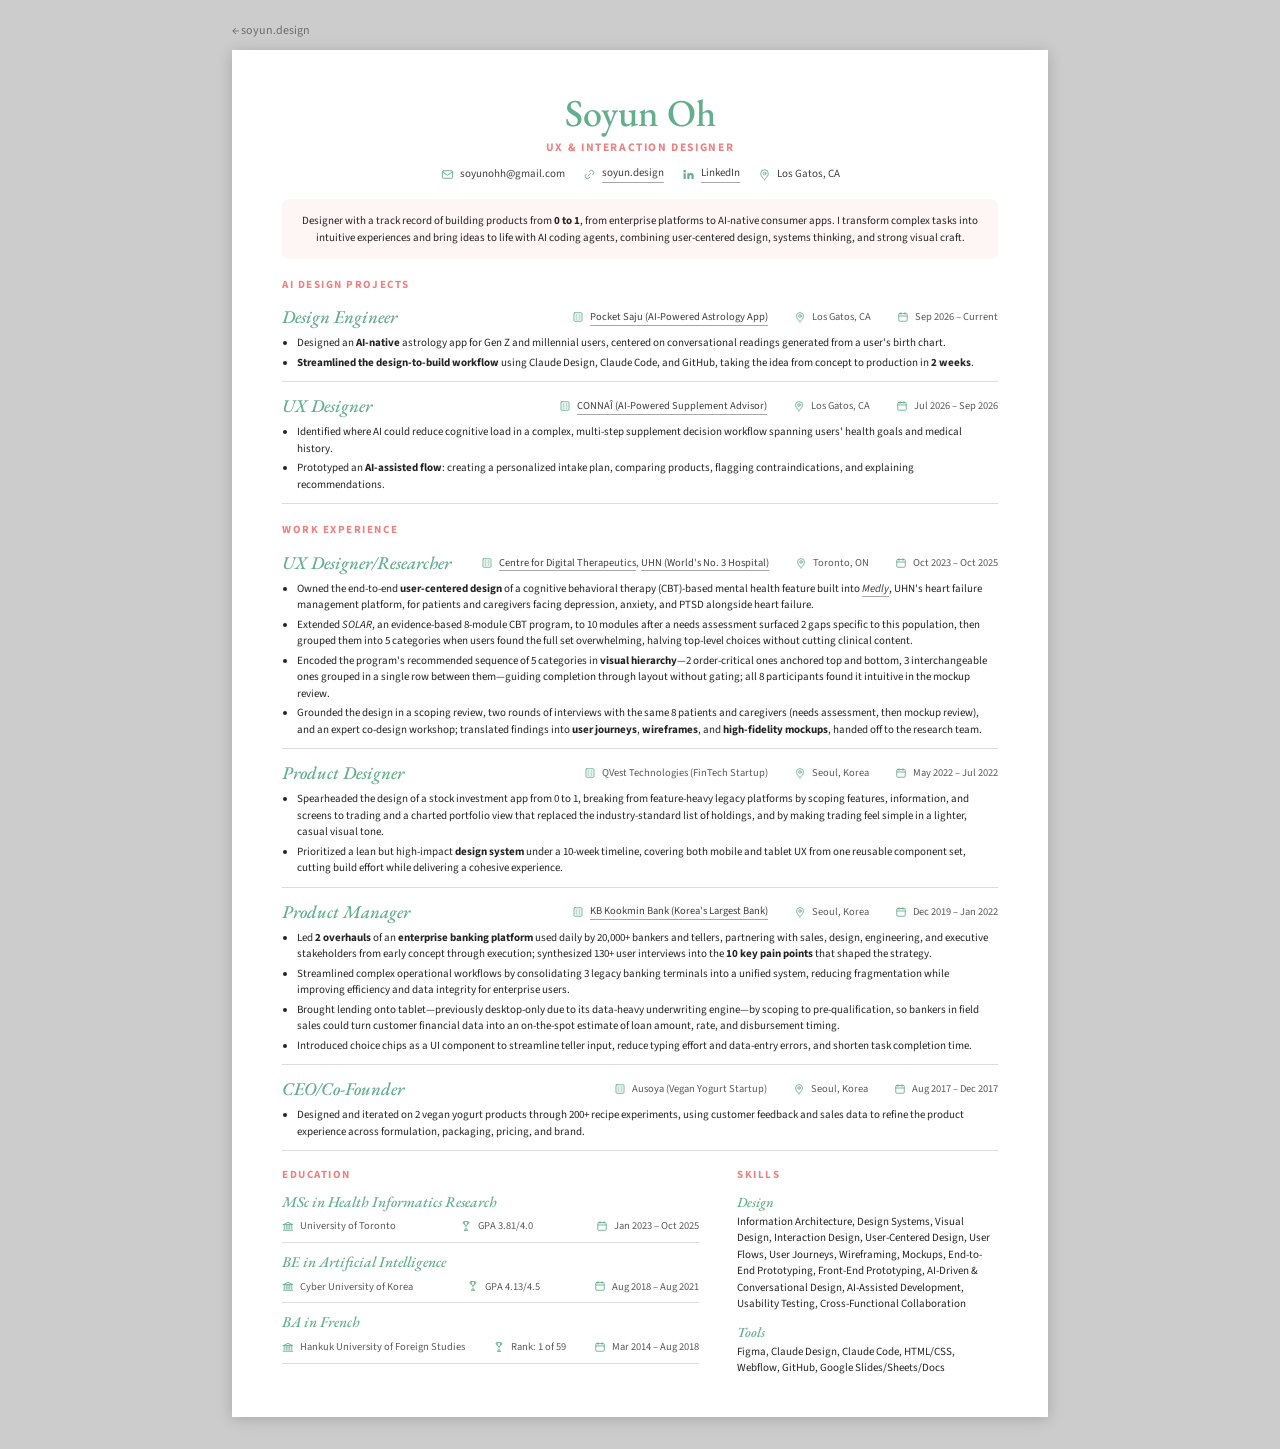
==== resume/index.html @ 394aeda0 "Add interactive résumé page, wire up Résumé nav link Self-contained resume/index.html with hover/cli" ====
<!DOCTYPE html>
<html lang="en">
<head>
<meta charset="utf-8">
<meta name="viewport" content="width=device-width, initial-scale=1">
<title>Soyun Oh — UX &amp; Interaction Designer</title>
<meta name="description" content="Designer with a track record of building products from 0 to 1, from enterprise platforms to AI-native consumer apps. I transform complex tasks into intuitive experiences and bring ideas to life with AI coding agents, combining user-centered design, systems thinking, and strong visual craft.">
<meta property="og:type" content="website">
<meta property="og:url" content="https://soyun.design/resume/">
<meta property="og:title" content="Soyun Oh — UX &amp; Interaction Designer">
<meta property="og:description" content="Designer with a track record of building products from 0 to 1, from enterprise platforms to AI-native consumer apps. I transform complex tasks into intuitive experiences and bring ideas to life with AI coding agents, combining user-centered design, systems thinking, and strong visual craft.">
<link rel="preconnect" href="https://fonts.googleapis.com">
<link rel="preconnect" href="https://fonts.gstatic.com" crossorigin>
<link href="https://fonts.googleapis.com/css2?family=EB+Garamond:ital,wght@0,400;0,500;1,400;1,500&family=Source+Sans+3:ital,wght@0,400;0,600;0,700;1,400&display=swap" rel="stylesheet">
<style>
  :root {
    --sage: #63AE8C;
    --coral: #EC8181;
    --ink: #242424;
    --contact: #3F3F3F;
    --meta: #5A5A5A;
    --link-underline: #A8A8A8;
    --divider: #DCDCDC;
    --summary-bg: #FEF5F5;
    --page-bg: #CCCCCC;
  }

  * { box-sizing: border-box; }
  html, body { margin: 0; padding: 0; }
  body {
    background: var(--page-bg);
    font-family: 'Source Sans 3', sans-serif;
  }

  a {
    color: var(--contact);
    text-decoration: none;
    border-bottom: 0.5px solid var(--link-underline);
  }
  a:hover { color: var(--sage); border-bottom-color: var(--sage); }

  /* Back link (site chrome, not part of the printed sheet) */
  .back-row { max-width: 8.5in; margin: 0 auto; padding: 18px 0 0; }
  .back { font-size: 12px; color: #6b6b6b; border-bottom: none; }
  .back:hover { color: var(--sage); }

  .page { padding: 10px 20px 32px; display: flex; justify-content: center; }

  .sheet {
    width: 8.5in;
    min-height: 11in;
    background: #ffffff;
    box-shadow: 0 2px 14px rgba(0, 0, 0, 0.18);
    color: var(--ink);
    padding: 44px 50px 40px;
    font-size: 11px;
    line-height: 1.5;
    box-sizing: border-box;
  }

  .icon { flex: none; }

  /* Header */
  .header { display: flex; flex-direction: column; align-items: center; gap: 7px; }
  .name { margin: 0; font-family: 'EB Garamond', serif; font-size: 38px; font-weight: 500; line-height: 1; color: var(--sage); }
  .title { font-size: 11.5px; font-weight: 700; letter-spacing: 0.14em; text-transform: uppercase; color: var(--coral); }
  .contact {
    display: flex; flex-wrap: wrap; justify-content: center; align-items: center;
    gap: 18px; font-size: 11px; color: var(--contact); margin-top: 2px;
  }
  .contact-item { display: flex; align-items: center; gap: 6px; }

  /* Summary */
  .summary {
    margin: 16px 0 0; border-radius: 7px; padding: 13px 17px;
    font-size: 11px; line-height: 1.55; text-wrap: pretty;
    background-color: var(--summary-bg); text-align: center;
  }

  /* Sections (AI Design Projects / Work Experience) */
  .section { display: flex; flex-direction: column; }
  .section-title { margin: 18px 0 0; font-size: 11px; font-weight: 700; letter-spacing: 0.14em; text-transform: uppercase; color: var(--coral); }
  .bottom-grid .section-title { margin: 0; }

  .entry { display: flex; flex-direction: column; gap: 5px; padding: 10px 0; border-bottom: 0.75px solid var(--divider); }
  .section .entry:first-child { padding: 8px 0 10px; }

  .entry-top { display: flex; align-items: baseline; gap: 24px; }
  .entry-title { margin: 0; font-family: 'EB Garamond', serif; font-style: italic; font-size: 18px; font-weight: 500; color: var(--sage); flex: none; }
  .entry-meta { display: flex; align-items: center; gap: 26px; margin-left: auto; font-size: 10.5px; color: var(--meta); flex-wrap: wrap; row-gap: 4px; }
  .meta-item { display: flex; align-items: center; gap: 6px; }

  .entry-list { margin: 0; padding-left: 15px; display: flex; flex-direction: column; gap: 3px; }

  /* Bottom grid: Education | Skills */
  .bottom-grid { display: grid; grid-template-columns: 1.6fr 1fr; gap: 38px; padding-top: 16px; }

  .edu-list { display: flex; flex-direction: column; }
  .edu-entry { position: relative; padding: 8px 0; border-bottom: 0.75px solid var(--divider); display: flex; flex-direction: column; gap: 5px; }
  .edu-list .edu-entry:first-child { padding: 7px 0 8px; }
  .edu-entry.tip-host { cursor: default; }
  .edu-title { margin: 0; font-family: 'EB Garamond', serif; font-style: italic; font-size: 15px; font-weight: 500; color: var(--sage); }
  .edu-meta { display: flex; align-items: center; justify-content: space-between; gap: 12px; font-size: 10.5px; color: var(--meta); flex-wrap: wrap; row-gap: 4px; }

  /* Education tooltips */
  .tip {
    position: absolute; bottom: calc(100% + 8px); left: 0; z-index: 20; width: 280px;
    background: var(--ink); color: #fff; font-family: 'Source Sans 3', sans-serif; font-style: normal;
    font-size: 10px; font-weight: 400; line-height: 1.45; padding: 10px 12px; border-radius: 6px;
    box-shadow: 0 6px 18px rgba(0, 0, 0, .18);
    transition: opacity 140ms ease, transform 140ms ease;
    opacity: 0; transform: translateY(4px); pointer-events: none;
  }
  .tip-host:hover .tip, .tip-host:focus-visible .tip, .tip-host.pinned .tip {
    opacity: 1; transform: none; pointer-events: auto;
  }
  .tip-host:focus { outline: none; }
  .tip-list { margin: 0; padding-left: 14px; display: flex; flex-direction: column; gap: 4px; }
  a.tip-link { color: var(--sage); border-bottom-color: var(--sage); }
  a.tip-link:hover { color: var(--coral); border-bottom-color: var(--coral); }

  /* Skills */
  .skills { display: flex; flex-direction: column; gap: 9px; padding-top: 8px; }
  .skill-group { margin: 0; text-wrap: pretty; display: flex; flex-direction: column; gap: 1px; }
  .skill-label { font-family: 'EB Garamond', serif; font-style: italic; font-size: 14px; font-weight: 500; color: var(--sage); }

  /* Responsive: below ~860px let the sheet go fluid */
  @media (max-width: 860px) {
    .back-row { padding: 14px 20px 0; max-width: none; }
    .page { padding: 8px 0 28px; }
    .sheet { width: 100%; min-height: 0; padding: 28px 20px 32px; }
    .entry-top { flex-direction: column; align-items: flex-start; gap: 6px; }
    .entry-meta { margin-left: 0; gap: 10px 20px; }
    .bottom-grid { grid-template-columns: 1fr; gap: 24px; }
  }

  /* Print: exactly one Letter page, no chrome, no tooltips */
  @media print {
    .back-row { display: none; }
    body { background: #ffffff; }
    .page { padding: 0; }
    .sheet { box-shadow: none; min-height: 0; zoom: 0.79; }
    .tip { display: none; }
    @page { size: letter; margin: 0; }
  }
</style>
</head>
<body>

<div class="back-row"><a class="back" href="../index.html">← soyun.design</a></div>

<div class="page">
<main class="sheet">

<header class="header">
<h1 class="name">Soyun Oh</h1>
<div class="title">UX &amp; INTERACTION DESIGNER</div>
<div class="contact">
<span class="contact-item"><svg class="icon" viewBox="0 0 24 24" width="13" height="13" fill="none" stroke="#63AE8C" stroke-width="1.7" stroke-linecap="round" stroke-linejoin="round" aria-hidden="true" focusable="false"><rect x="2.5" y="5" width="19" height="14" rx="2"></rect><path d="M3 7l9 6.5L21 7"></path></svg><span>soyunohh@gmail.com</span></span>
<span class="contact-item"><svg class="icon" viewBox="0 0 24 24" width="13" height="13" fill="none" stroke="#63AE8C" stroke-width="1.7" stroke-linecap="round" stroke-linejoin="round" aria-hidden="true" focusable="false"><path d="M9.5 14.5l5-5"></path><path d="M11.5 6.8l1.4-1.4a4.2 4.2 0 0 1 5.9 5.9l-1.4 1.4"></path><path d="M12.5 17.2l-1.4 1.4a4.2 4.2 0 0 1-5.9-5.9l1.4-1.4"></path></svg><a href="https://soyun.design/">soyun.design</a></span>
<span class="contact-item"><svg class="icon" viewBox="0 0 24 24" width="13" height="13" fill="#63AE8C" aria-hidden="true" focusable="false"><path d="M4.98 3.5a2.5 2.5 0 1 1 0 5 2.5 2.5 0 0 1 0-5zM3 9.5h4v11H3v-11zM9.5 9.5h3.8v1.5h.05c.53-.95 1.82-1.95 3.75-1.95 4 0 4.4 2.5 4.4 5.75v5.7h-4v-5.05c0-1.2-.02-2.75-1.7-2.75-1.7 0-1.96 1.3-1.96 2.66v5.14h-4v-11z"></path></svg><a href="https://www.linkedin.com/in/soyunoh/">LinkedIn</a></span>
<span class="contact-item"><svg class="icon" viewBox="0 0 24 24" width="13" height="13" fill="none" stroke="#63AE8C" stroke-width="1.7" stroke-linecap="round" stroke-linejoin="round" aria-hidden="true" focusable="false"><path d="M12 21.5s7-6.2 7-11.3a7 7 0 1 0-14 0c0 5.1 7 11.3 7 11.3z"></path><circle cx="12" cy="10" r="2.6"></circle></svg><span>Los Gatos, CA</span></span>
</div>
</header>

<div class="summary">Designer with a track record of building products from <b>0 to 1</b>, from enterprise platforms to AI-native consumer apps. I transform complex tasks into intuitive experiences and bring ideas to life with AI coding agents, combining user-centered design, systems thinking, and strong visual craft.</div>

<section class="section" aria-labelledby="ai-projects-title">

<h2 class="section-title" id="ai-projects-title">AI DESIGN PROJECTS</h2>
<article class="entry">
<div class="entry-top">
<h3 class="entry-title">Design Engineer</h3>
<div class="entry-meta">
<span class="meta-item"><svg class="icon" viewBox="0 0 24 24" width="12" height="12" fill="none" stroke="#63AE8C" stroke-width="1.7" stroke-linecap="round" stroke-linejoin="round" aria-hidden="true" focusable="false"><rect x="4" y="3.5" width="16" height="17" rx="1.5"></rect><path d="M8 8h2M14 8h2M8 12h2M14 12h2M8 16h2M14 16h2"></path></svg><a href="https://soyun.design/projects/pocket-saju.html">Pocket Saju (AI-Powered Astrology App)</a></span>
<span class="meta-item"><svg class="icon" viewBox="0 0 24 24" width="12" height="12" fill="none" stroke="#63AE8C" stroke-width="1.7" stroke-linecap="round" stroke-linejoin="round" aria-hidden="true" focusable="false"><path d="M12 21.5s7-6.2 7-11.3a7 7 0 1 0-14 0c0 5.1 7 11.3 7 11.3z"></path><circle cx="12" cy="10" r="2.6"></circle></svg><span>Los Gatos, CA</span></span>
<span class="meta-item"><svg class="icon" viewBox="0 0 24 24" width="12" height="12" fill="none" stroke="#63AE8C" stroke-width="1.7" stroke-linecap="round" stroke-linejoin="round" aria-hidden="true" focusable="false"><rect x="3.5" y="5" width="17" height="15.5" rx="2"></rect><path d="M3.5 10h17M8 3.2v3.6M16 3.2v3.6"></path></svg><span>Sep 2026 – Current</span></span>
</div>
</div>
<ul class="entry-list">
<li>Designed an <b>AI-native</b> astrology app for Gen Z and millennial users, centered on conversational readings generated from a user's birth chart.</li><li><b>Streamlined the design-to-build workflow</b> using Claude Design, Claude Code, and GitHub, taking the idea from concept to production in <b>2 weeks</b>.</li>
</ul>
</article>

<article class="entry">
<div class="entry-top">
<h3 class="entry-title">UX Designer</h3>
<div class="entry-meta">
<span class="meta-item"><svg class="icon" viewBox="0 0 24 24" width="12" height="12" fill="none" stroke="#63AE8C" stroke-width="1.7" stroke-linecap="round" stroke-linejoin="round" aria-hidden="true" focusable="false"><rect x="4" y="3.5" width="16" height="17" rx="1.5"></rect><path d="M8 8h2M14 8h2M8 12h2M14 12h2M8 16h2M14 16h2"></path></svg><a href="https://soyun.design/projects/connai.html">CONNAÎ (AI-Powered Supplement Advisor)</a></span>
<span class="meta-item"><svg class="icon" viewBox="0 0 24 24" width="12" height="12" fill="none" stroke="#63AE8C" stroke-width="1.7" stroke-linecap="round" stroke-linejoin="round" aria-hidden="true" focusable="false"><path d="M12 21.5s7-6.2 7-11.3a7 7 0 1 0-14 0c0 5.1 7 11.3 7 11.3z"></path><circle cx="12" cy="10" r="2.6"></circle></svg><span>Los Gatos, CA</span></span>
<span class="meta-item"><svg class="icon" viewBox="0 0 24 24" width="12" height="12" fill="none" stroke="#63AE8C" stroke-width="1.7" stroke-linecap="round" stroke-linejoin="round" aria-hidden="true" focusable="false"><rect x="3.5" y="5" width="17" height="15.5" rx="2"></rect><path d="M3.5 10h17M8 3.2v3.6M16 3.2v3.6"></path></svg><span>Jul 2026 – Sep 2026</span></span>
</div>
</div>
<ul class="entry-list">
<li>Identified where AI could reduce cognitive load in a complex, multi-step supplement decision workflow spanning users' health goals and medical history.</li><li>Prototyped an <b>AI-assisted flow</b>: creating a personalized intake plan, comparing products, flagging contraindications, and explaining recommendations.</li>
</ul>
</article>

</section>

<section class="section" aria-labelledby="work-experience-title">

<h2 class="section-title" id="work-experience-title">WORK EXPERIENCE</h2>
<article class="entry">
<div class="entry-top">
<h3 class="entry-title">UX Designer/Researcher</h3>
<div class="entry-meta">
<span class="meta-item"><svg class="icon" viewBox="0 0 24 24" width="12" height="12" fill="none" stroke="#63AE8C" stroke-width="1.7" stroke-linecap="round" stroke-linejoin="round" aria-hidden="true" focusable="false"><rect x="4" y="3.5" width="16" height="17" rx="1.5"></rect><path d="M8 8h2M14 8h2M8 12h2M14 12h2M8 16h2M14 16h2"></path></svg><span><a href="https://www.centrefordigitaltherapeutics.ca/">Centre for Digital Therapeutics</a>, <a href="https://www.uhn.ca/corporate/News/Pages/UHN_Toronto_General_ranked_number_3_hospital_in_the_world.aspx">UHN (World's No. 3 Hospital)</a></span></span>
<span class="meta-item"><svg class="icon" viewBox="0 0 24 24" width="12" height="12" fill="none" stroke="#63AE8C" stroke-width="1.7" stroke-linecap="round" stroke-linejoin="round" aria-hidden="true" focusable="false"><path d="M12 21.5s7-6.2 7-11.3a7 7 0 1 0-14 0c0 5.1 7 11.3 7 11.3z"></path><circle cx="12" cy="10" r="2.6"></circle></svg><span>Toronto, ON</span></span>
<span class="meta-item"><svg class="icon" viewBox="0 0 24 24" width="12" height="12" fill="none" stroke="#63AE8C" stroke-width="1.7" stroke-linecap="round" stroke-linejoin="round" aria-hidden="true" focusable="false"><rect x="3.5" y="5" width="17" height="15.5" rx="2"></rect><path d="M3.5 10h17M8 3.2v3.6M16 3.2v3.6"></path></svg><span>Oct 2023 – Oct 2025</span></span>
</div>
</div>
<ul class="entry-list">
<li>Owned the end-to-end <b>user-centered design</b> of a cognitive behavioral therapy (CBT)-based mental health feature built into&nbsp;<i><a href="https://medly.ca/">Medly</a></i>, UHN's heart failure management platform, for patients and caregivers facing depression, anxiety, and PTSD alongside heart failure.</li><li>Extended <i>SOLAR</i>, an evidence-based 8-module CBT program, to 10 modules after a needs assessment surfaced 2 gaps specific to this population, then grouped them into 5 categories when users found the full set overwhelming, halving top-level choices without cutting clinical content.</li>
<li>Encoded the program's recommended sequence of 5 categories in <b>visual hierarchy</b>—2 order-critical ones anchored top and bottom, 3 interchangeable ones grouped in a single row between them—guiding completion through layout without gating; all 8 participants found it intuitive in the mockup review.</li><li>Grounded the design in a scoping review, two rounds of interviews with the same 8 patients and caregivers (needs assessment, then mockup review), and an expert co-design workshop; translated findings into <b>user journeys</b>, <b>wireframes</b>, and <b>high-fidelity&nbsp;mockups</b>, handed off to the research team.</li>
</ul>
</article>

<article class="entry">
<div class="entry-top">
<h3 class="entry-title">Product Designer</h3>
<div class="entry-meta">
<span class="meta-item"><svg class="icon" viewBox="0 0 24 24" width="12" height="12" fill="none" stroke="#63AE8C" stroke-width="1.7" stroke-linecap="round" stroke-linejoin="round" aria-hidden="true" focusable="false"><rect x="4" y="3.5" width="16" height="17" rx="1.5"></rect><path d="M8 8h2M14 8h2M8 12h2M14 12h2M8 16h2M14 16h2"></path></svg><span>QVest Technologies (FinTech Startup)</span></span>
<span class="meta-item"><svg class="icon" viewBox="0 0 24 24" width="12" height="12" fill="none" stroke="#63AE8C" stroke-width="1.7" stroke-linecap="round" stroke-linejoin="round" aria-hidden="true" focusable="false"><path d="M12 21.5s7-6.2 7-11.3a7 7 0 1 0-14 0c0 5.1 7 11.3 7 11.3z"></path><circle cx="12" cy="10" r="2.6"></circle></svg><span>Seoul, Korea</span></span>
<span class="meta-item"><svg class="icon" viewBox="0 0 24 24" width="12" height="12" fill="none" stroke="#63AE8C" stroke-width="1.7" stroke-linecap="round" stroke-linejoin="round" aria-hidden="true" focusable="false"><rect x="3.5" y="5" width="17" height="15.5" rx="2"></rect><path d="M3.5 10h17M8 3.2v3.6M16 3.2v3.6"></path></svg><span>May 2022 – Jul 2022</span></span>
</div>
</div>
<ul class="entry-list">
<li>Spearheaded the design of a stock investment app from 0 to 1, breaking from feature-heavy legacy platforms by scoping features, information, and screens to trading and a charted portfolio view that replaced the industry-standard list of holdings, and by making trading&nbsp;feel simple in a lighter, casual visual tone.</li>
<li>Prioritized a lean but high-impact <b>design system</b> under a 10-week timeline, covering both mobile and tablet UX from one reusable component set, cutting build effort while delivering a cohesive experience.</li>
</ul>
</article>

<article class="entry">
<div class="entry-top">
<h3 class="entry-title">Product Manager</h3>
<div class="entry-meta">
<span class="meta-item"><svg class="icon" viewBox="0 0 24 24" width="12" height="12" fill="none" stroke="#63AE8C" stroke-width="1.7" stroke-linecap="round" stroke-linejoin="round" aria-hidden="true" focusable="false"><rect x="4" y="3.5" width="16" height="17" rx="1.5"></rect><path d="M8 8h2M14 8h2M8 12h2M14 12h2M8 16h2M14 16h2"></path></svg><a href="https://omoney.kbstar.com/quics?page=oeng#loading">KB Kookmin Bank (Korea's Largest Bank)</a></span>
<span class="meta-item"><svg class="icon" viewBox="0 0 24 24" width="12" height="12" fill="none" stroke="#63AE8C" stroke-width="1.7" stroke-linecap="round" stroke-linejoin="round" aria-hidden="true" focusable="false"><path d="M12 21.5s7-6.2 7-11.3a7 7 0 1 0-14 0c0 5.1 7 11.3 7 11.3z"></path><circle cx="12" cy="10" r="2.6"></circle></svg><span>Seoul, Korea</span></span>
<span class="meta-item"><svg class="icon" viewBox="0 0 24 24" width="12" height="12" fill="none" stroke="#63AE8C" stroke-width="1.7" stroke-linecap="round" stroke-linejoin="round" aria-hidden="true" focusable="false"><rect x="3.5" y="5" width="17" height="15.5" rx="2"></rect><path d="M3.5 10h17M8 3.2v3.6M16 3.2v3.6"></path></svg><span>Dec 2019 – Jan 2022</span></span>
</div>
</div>
<ul class="entry-list">
<li>Led <b>2 overhauls</b> of an <b>enterprise banking platform</b>&nbsp;used daily by 20,000+ bankers and tellers, partnering with sales, design, engineering, and executive stakeholders from early concept through execution; synthesized <b style="font-weight: 400">130+ user interviews</b> into the <b>10 key pain points</b> that shaped the strategy.</li>
<li>Streamlined complex operational workflows by consolidating 3 legacy banking terminals into a unified system, reducing fragmentation while improving efficiency and data integrity for enterprise users.</li>
<li>Brought lending onto tablet—previously desktop-only due to its data-heavy underwriting engine—by scoping to pre-qualification, so bankers in field sales could turn customer financial data into an on-the-spot estimate of loan amount, rate, and disbursement timing.</li>
<li>Introduced choice chips as a UI component to streamline teller input, reduce typing effort and data-entry errors, and shorten task completion time.</li>
</ul>
</article>

<article class="entry">
<div class="entry-top">
<h3 class="entry-title">CEO/Co-Founder</h3>
<div class="entry-meta">
<span class="meta-item"><svg class="icon" viewBox="0 0 24 24" width="12" height="12" fill="none" stroke="#63AE8C" stroke-width="1.7" stroke-linecap="round" stroke-linejoin="round" aria-hidden="true" focusable="false"><rect x="4" y="3.5" width="16" height="17" rx="1.5"></rect><path d="M8 8h2M14 8h2M8 12h2M14 12h2M8 16h2M14 16h2"></path></svg><span>Ausoya (Vegan Yogurt Startup)</span></span>
<span class="meta-item"><svg class="icon" viewBox="0 0 24 24" width="12" height="12" fill="none" stroke="#63AE8C" stroke-width="1.7" stroke-linecap="round" stroke-linejoin="round" aria-hidden="true" focusable="false"><path d="M12 21.5s7-6.2 7-11.3a7 7 0 1 0-14 0c0 5.1 7 11.3 7 11.3z"></path><circle cx="12" cy="10" r="2.6"></circle></svg><span>Seoul, Korea</span></span>
<span class="meta-item"><svg class="icon" viewBox="0 0 24 24" width="12" height="12" fill="none" stroke="#63AE8C" stroke-width="1.7" stroke-linecap="round" stroke-linejoin="round" aria-hidden="true" focusable="false"><rect x="3.5" y="5" width="17" height="15.5" rx="2"></rect><path d="M3.5 10h17M8 3.2v3.6M16 3.2v3.6"></path></svg><span>Aug 2017 – Dec 2017</span></span>
</div>
</div>
<ul class="entry-list">
<li>Designed and iterated on 2 vegan yogurt products through 200+ recipe experiments, using customer feedback and sales data to refine the product experience across formulation, packaging, pricing, and brand.</li>
</ul>
</article>

</section>

<div class="bottom-grid">

<section aria-labelledby="education-title">
<h2 class="section-title" id="education-title">Education</h2>
<div class="edu-list">

<div class="edu-entry tip-host" tabindex="0" role="button" aria-expanded="false" aria-describedby="tip-msc">
<div class="tip" role="tooltip" id="tip-msc"><ul class="tip-list"><li>Received <span style="font-weight:600">$64,000</span> in scholarships, fellowships, and awards for academic excellence.</li><li>Led <b style="font-weight:600">5 research projects</b>—4 as first author—and delivered <b style="font-weight:600">15 oral and 6 poster presentations</b> at national and international conferences, including the <i>HFES Annual Meeting</i> and <i><a href="https://hfeshcs2025.conference-program.com/presenter/?uid=515743" class="tip-link">International Symposium on Human Factors and Ergonomics in Health Care</a></i>.</li><li>Earned an A+ in <i><a href="https://sgs.calendar.utoronto.ca/course/mie1416h" class="tip-link">Human Factors in Healthcare</a></i>.</li></ul></div>
<h3 class="edu-title">MSc in Health Informatics Research</h3>
<div class="edu-meta">
<span class="meta-item"><svg class="icon" viewBox="0 0 24 24" width="12" height="12" fill="none" stroke="#63AE8C" stroke-width="1.7" stroke-linecap="round" stroke-linejoin="round" aria-hidden="true" focusable="false"><path d="M2.5 9.2L12 4.5l9.5 4.7H2.5z"></path><path d="M4.5 9.2v9M8.5 9.2v9M12 9.2v9M15.5 9.2v9M19.5 9.2v9M2.5 20.5h19"></path></svg><span>University of Toronto</span></span>
<span class="meta-item"><svg class="icon" viewBox="0 0 24 24" width="12" height="12" fill="none" stroke="#63AE8C" stroke-width="1.7" stroke-linecap="round" stroke-linejoin="round" aria-hidden="true" focusable="false"><path d="M8.5 3h7l-.6 5.2a2.9 2.9 0 0 1-5.8 0z"></path><path d="M8.5 4.2H6.2v1.6a2.6 2.6 0 0 0 2.6 2.6M15.5 4.2h2.3v1.6a2.6 2.6 0 0 1-2.6 2.6"></path><path d="M12 11.3v3.2M9 20.8h6M9.6 20.8l.7-3.2h3.4l.7 3.2"></path></svg><span>GPA 3.81/4.0</span></span>
<span class="meta-item"><svg class="icon" viewBox="0 0 24 24" width="12" height="12" fill="none" stroke="#63AE8C" stroke-width="1.7" stroke-linecap="round" stroke-linejoin="round" aria-hidden="true" focusable="false"><rect x="3.5" y="5" width="17" height="15.5" rx="2"></rect><path d="M3.5 10h17M8 3.2v3.6M16 3.2v3.6"></path></svg><span>Jan 2023 – Oct 2025</span></span>
</div>
</div>

<div class="edu-entry">
<h3 class="edu-title">BE in Artificial Intelligence</h3>
<div class="edu-meta">
<span class="meta-item"><svg class="icon" viewBox="0 0 24 24" width="12" height="12" fill="none" stroke="#63AE8C" stroke-width="1.7" stroke-linecap="round" stroke-linejoin="round" aria-hidden="true" focusable="false"><path d="M2.5 9.2L12 4.5l9.5 4.7H2.5z"></path><path d="M4.5 9.2v9M8.5 9.2v9M12 9.2v9M15.5 9.2v9M19.5 9.2v9M2.5 20.5h19"></path></svg><span>Cyber University of Korea</span></span>
<span class="meta-item"><svg class="icon" viewBox="0 0 24 24" width="12" height="12" fill="none" stroke="#63AE8C" stroke-width="1.7" stroke-linecap="round" stroke-linejoin="round" aria-hidden="true" focusable="false"><path d="M8.5 3h7l-.6 5.2a2.9 2.9 0 0 1-5.8 0z"></path><path d="M8.5 4.2H6.2v1.6a2.6 2.6 0 0 0 2.6 2.6M15.5 4.2h2.3v1.6a2.6 2.6 0 0 1-2.6 2.6"></path><path d="M12 11.3v3.2M9 20.8h6M9.6 20.8l.7-3.2h3.4l.7 3.2"></path></svg><span>GPA 4.13/4.5</span></span>
<span class="meta-item"><svg class="icon" viewBox="0 0 24 24" width="12" height="12" fill="none" stroke="#63AE8C" stroke-width="1.7" stroke-linecap="round" stroke-linejoin="round" aria-hidden="true" focusable="false"><rect x="3.5" y="5" width="17" height="15.5" rx="2"></rect><path d="M3.5 10h17M8 3.2v3.6M16 3.2v3.6"></path></svg><span>Aug 2018 – Aug 2021</span></span>
</div>
</div>

<div class="edu-entry tip-host" tabindex="0" role="button" aria-expanded="false" aria-describedby="tip-ba">
<div class="tip" role="tooltip" id="tip-ba"><ul class="tip-list"><li>Graduated with highest honors, ranking <b style="font-weight:600">1<sup>st</sup> among 59</b> students (GPA: 4.15/4.5).</li><li>Completed an exchange semester at <i>Université Lumière Lyon 2</i>, taking French linguistics coursework taught in French.</li></ul></div>
<h3 class="edu-title">BA in French</h3>
<div class="edu-meta">
<span class="meta-item"><svg class="icon" viewBox="0 0 24 24" width="12" height="12" fill="none" stroke="#63AE8C" stroke-width="1.7" stroke-linecap="round" stroke-linejoin="round" aria-hidden="true" focusable="false"><path d="M2.5 9.2L12 4.5l9.5 4.7H2.5z"></path><path d="M4.5 9.2v9M8.5 9.2v9M12 9.2v9M15.5 9.2v9M19.5 9.2v9M2.5 20.5h19"></path></svg><span>Hankuk University of Foreign Studies</span></span>
<span class="meta-item"><svg class="icon" viewBox="0 0 24 24" width="12" height="12" fill="none" stroke="#63AE8C" stroke-width="1.7" stroke-linecap="round" stroke-linejoin="round" aria-hidden="true" focusable="false"><path d="M8.5 3h7l-.6 5.2a2.9 2.9 0 0 1-5.8 0z"></path><path d="M8.5 4.2H6.2v1.6a2.6 2.6 0 0 0 2.6 2.6M15.5 4.2h2.3v1.6a2.6 2.6 0 0 1-2.6 2.6"></path><path d="M12 11.3v3.2M9 20.8h6M9.6 20.8l.7-3.2h3.4l.7 3.2"></path></svg><span>Rank: 1 of 59</span></span>
<span class="meta-item"><svg class="icon" viewBox="0 0 24 24" width="12" height="12" fill="none" stroke="#63AE8C" stroke-width="1.7" stroke-linecap="round" stroke-linejoin="round" aria-hidden="true" focusable="false"><rect x="3.5" y="5" width="17" height="15.5" rx="2"></rect><path d="M3.5 10h17M8 3.2v3.6M16 3.2v3.6"></path></svg><span>Mar 2014 – Aug 2018</span></span>
</div>
</div>

</div>
</section>

<section aria-labelledby="skills-title">
<h2 class="section-title" id="skills-title">Skills</h2>
<div class="skills">
<p class="skill-group"><span class="skill-label">Design</span><span>Information Architecture, Design Systems, Visual Design, Interaction Design,&nbsp;User-Centered Design, User Flows, User Journeys, Wireframing, Mockups, End-to-End Prototyping, Front-End Prototyping, AI-Driven &amp; Conversational Design, AI-Assisted Development, Usability Testing, Cross-Functional Collaboration</span></p>
<p class="skill-group"><span class="skill-label">Tools</span><span>Figma, Claude Design, Claude Code, HTML/CSS, Webflow, GitHub, Google Slides/Sheets/Docs</span></p>
</div>
</section>

</div>

</main>
</div>

<script>
document.querySelectorAll('.tip-host').forEach(el => {
  el.addEventListener('click', e => {
    if (e.target.closest('a')) return;
    const pinned = el.classList.toggle('pinned');
    el.setAttribute('aria-expanded', String(pinned));
  });
  el.addEventListener('keydown', e => {
    if (e.key === 'Enter' || e.key === ' ') {
      e.preventDefault();
      const pinned = el.classList.toggle('pinned');
      el.setAttribute('aria-expanded', String(pinned));
    }
    if (e.key === 'Escape') {
      el.classList.remove('pinned');
      el.setAttribute('aria-expanded', 'false');
      el.blur();
    }
  });
});
</script>
</body>
</html>
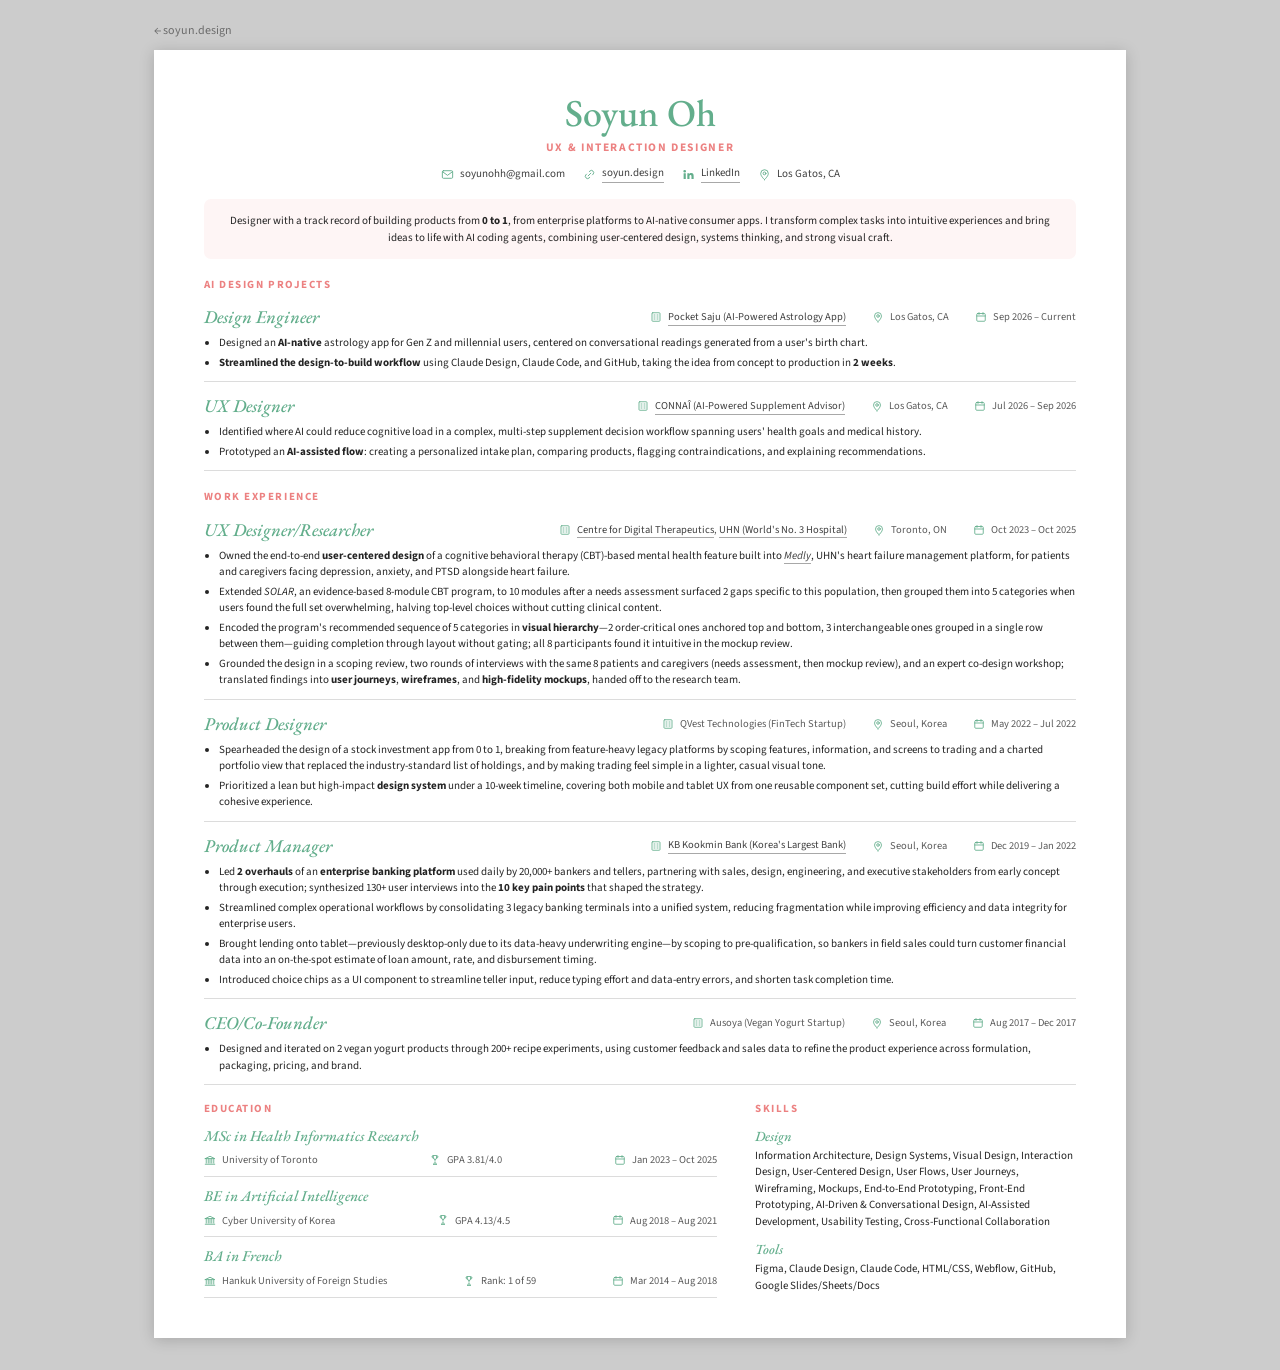
==== commit 97f453a9: "Résumé: match sheet width to the site's shared gutter The sheet was locked to a fixed 8.5in, narrowe" ====
--- a/resume/index.html
+++ b/resume/index.html
@@ -23,6 +23,11 @@
     --divider: #DCDCDC;
     --summary-bg: #FEF5F5;
     --page-bg: #CCCCCC;
+    /* Matches the main site's --gutter (styles.css), so the sheet lines up with the same content width as every other page */
+    --gutter: clamp(20px, 10.5vw, 213px);
+  }
+  @media (min-width: 960px) {
+    :root { --gutter: min(12vw, 260px); }
   }
 
   * { box-sizing: border-box; }
@@ -40,14 +45,14 @@
   a:hover { color: var(--sage); border-bottom-color: var(--sage); }
 
   /* Back link (site chrome, not part of the printed sheet) */
-  .back-row { max-width: 8.5in; margin: 0 auto; padding: 18px 0 0; }
+  .back-row { padding: 18px var(--gutter) 0; }
   .back { font-size: 12px; color: #6b6b6b; border-bottom: none; }
   .back:hover { color: var(--sage); }
 
-  .page { padding: 10px 20px 32px; display: flex; justify-content: center; }
+  .page { padding: 10px var(--gutter) 32px; }
 
   .sheet {
-    width: 8.5in;
+    width: 100%;
     min-height: 11in;
     background: #ffffff;
     box-shadow: 0 2px 14px rgba(0, 0, 0, 0.18);
@@ -126,9 +131,9 @@
 
   /* Responsive: below ~860px let the sheet go fluid */
   @media (max-width: 860px) {
-    .back-row { padding: 14px 20px 0; max-width: none; }
-    .page { padding: 8px 0 28px; }
-    .sheet { width: 100%; min-height: 0; padding: 28px 20px 32px; }
+    .back-row { padding-top: 14px; }
+    .page { padding-top: 8px; padding-bottom: 28px; }
+    .sheet { min-height: 0; padding: 28px 20px 32px; }
     .entry-top { flex-direction: column; align-items: flex-start; gap: 6px; }
     .entry-meta { margin-left: 0; gap: 10px 20px; }
     .bottom-grid { grid-template-columns: 1fr; gap: 24px; }
